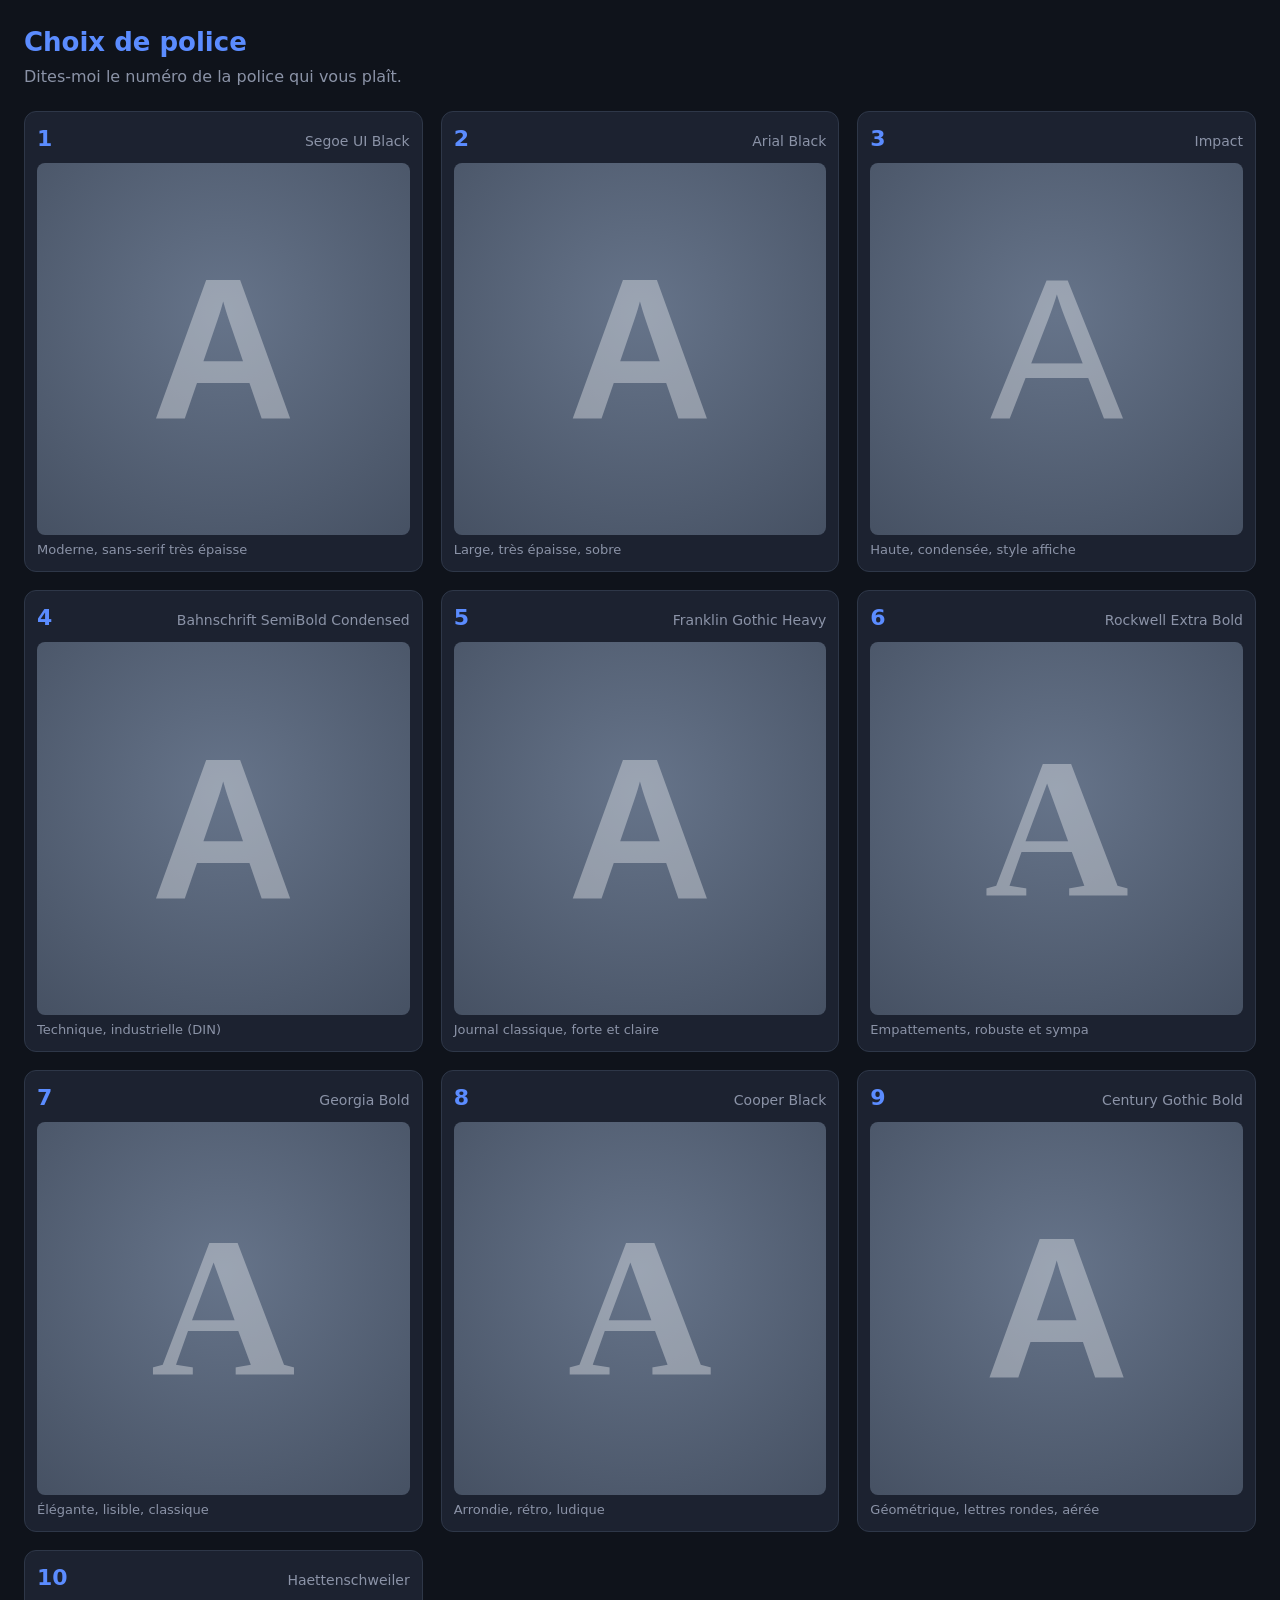
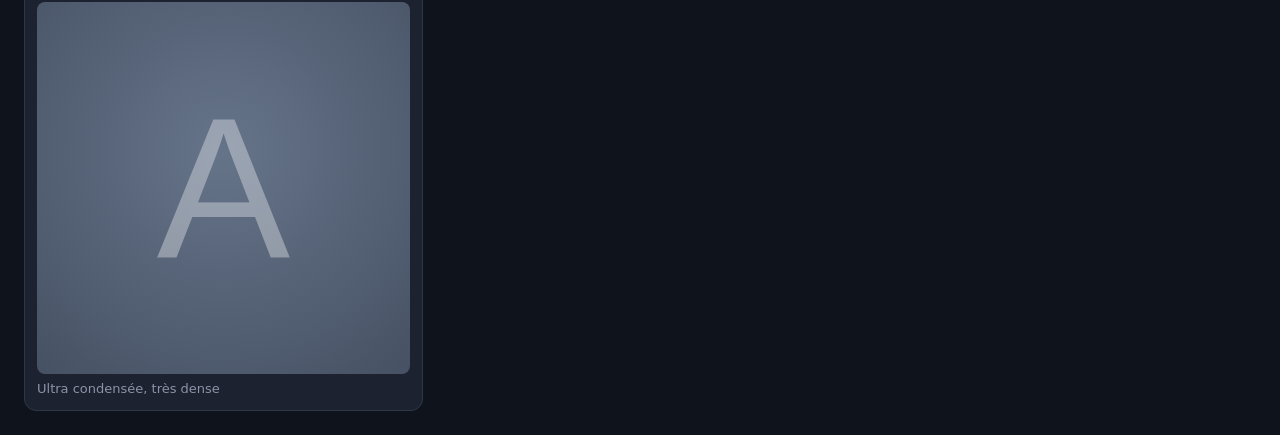
==== fonts.html @ 170cb099 "Add font chooser page with 10 candidate fonts Co-Authored-By: Claude Haiku 5.5 <noreply@anthropic.co" ====
<!DOCTYPE html>
<html lang="fr">
<head>
<meta charset="utf-8">
<meta name="viewport" content="width=device-width, initial-scale=1">
<title>VR4 – Choix de police</title>
<style>
  body {
    margin: 0;
    padding: 24px;
    background: #0f131b;
    color: #e6e9f0;
    font: 16px/1.4 system-ui, -apple-system, "Segoe UI", Roboto, sans-serif;
  }
  h1 { margin: 0 0 6px; font-size: 26px; color: #5b8cff; }
  p.hint { margin: 0 0 22px; color: #8b93a7; }
  .grid {
    display: grid;
    grid-template-columns: repeat(auto-fill, minmax(300px, 1fr));
    gap: 18px;
  }
  .card {
    background: #1c2230;
    border: 1px solid #2e3748;
    border-radius: 12px;
    padding: 12px;
  }
  .card header { display: flex; justify-content: space-between; align-items: baseline; margin-bottom: 8px; }
  .card .num { font-size: 22px; font-weight: 700; color: #5b8cff; }
  .card .name { color: #8b93a7; font-size: 14px; }
  .sample {
    position: relative;
    aspect-ratio: 1;
    border-radius: 8px;
    background: radial-gradient(circle at 50% 40%, #66748a, #465163);
    overflow: hidden;
  }
  .sample .letter {
    position: absolute;
    inset: 0;
    display: grid;
    place-items: center;
    color: rgba(255, 255, 255, .35);
    line-height: 1;
    white-space: nowrap;
  }
  .sample .letter { font-size: 200px; }
  .label { margin-top: 6px; font-size: 13px; color: #8b93a7; }
</style>
</head>
<body>
<h1>Choix de police</h1>
<p class="hint">Dites-moi le numéro de la police qui vous plaît.</p>

<div class="grid">
  <section class="card">
    <header><span class="num">1</span><span class="name">Segoe UI Black</span></header>
    <div class="sample">
      <div class="letter" style="font-family: 'Segoe UI Black', 'Arial Black', sans-serif; font-weight: 900;">A</div>
    </div>
    <div class="label">Moderne, sans-serif très épaisse</div>
  </section>

  <section class="card">
    <header><span class="num">2</span><span class="name">Arial Black</span></header>
    <div class="sample">
      <div class="letter" style="font-family: 'Arial Black', sans-serif; font-weight: 900;">A</div>
    </div>
    <div class="label">Large, très épaisse, sobre</div>
  </section>

  <section class="card">
    <header><span class="num">3</span><span class="name">Impact</span></header>
    <div class="sample">
      <div class="letter" style="font-family: Impact, sans-serif;">A</div>
    </div>
    <div class="label">Haute, condensée, style affiche</div>
  </section>

  <section class="card">
    <header><span class="num">4</span><span class="name">Bahnschrift SemiBold Condensed</span></header>
    <div class="sample">
      <div class="letter" style="font-family: 'Bahnschrift', 'Arial Narrow', sans-serif; font-weight: 600; font-stretch: condensed;">A</div>
    </div>
    <div class="label">Technique, industrielle (DIN)</div>
  </section>

  <section class="card">
    <header><span class="num">5</span><span class="name">Franklin Gothic Heavy</span></header>
    <div class="sample">
      <div class="letter" style="font-family: 'Franklin Gothic Heavy', 'Franklin Gothic', Arial, sans-serif; font-weight: 900;">A</div>
    </div>
    <div class="label">Journal classique, forte et claire</div>
  </section>

  <section class="card">
    <header><span class="num">6</span><span class="name">Rockwell Extra Bold</span></header>
    <div class="sample">
      <div class="letter" style="font-family: 'Rockwell Extra Bold', Rockwell, Georgia, serif; font-weight: 900;">A</div>
    </div>
    <div class="label">Empattements, robuste et sympa</div>
  </section>

  <section class="card">
    <header><span class="num">7</span><span class="name">Georgia Bold</span></header>
    <div class="sample">
      <div class="letter" style="font-family: Georgia, serif; font-weight: 700;">A</div>
    </div>
    <div class="label">Élégante, lisible, classique</div>
  </section>

  <section class="card">
    <header><span class="num">8</span><span class="name">Cooper Black</span></header>
    <div class="sample">
      <div class="letter" style="font-family: 'Cooper Black', 'Cooper Std', Georgia, serif; font-weight: 900;">A</div>
    </div>
    <div class="label">Arrondie, rétro, ludique</div>
  </section>

  <section class="card">
    <header><span class="num">9</span><span class="name">Century Gothic Bold</span></header>
    <div class="sample">
      <div class="letter" style="font-family: 'Century Gothic', 'Segoe UI', sans-serif; font-weight: 700;">A</div>
    </div>
    <div class="label">Géométrique, lettres rondes, aérée</div>
  </section>

  <section class="card">
    <header><span class="num">10</span><span class="name">Haettenschweiler</span></header>
    <div class="sample">
      <div class="letter" style="font-family: 'Haettenschweiler', Impact, sans-serif;">A</div>
    </div>
    <div class="label">Ultra condensée, très dense</div>
  </section>
</div>
</body>
</html>
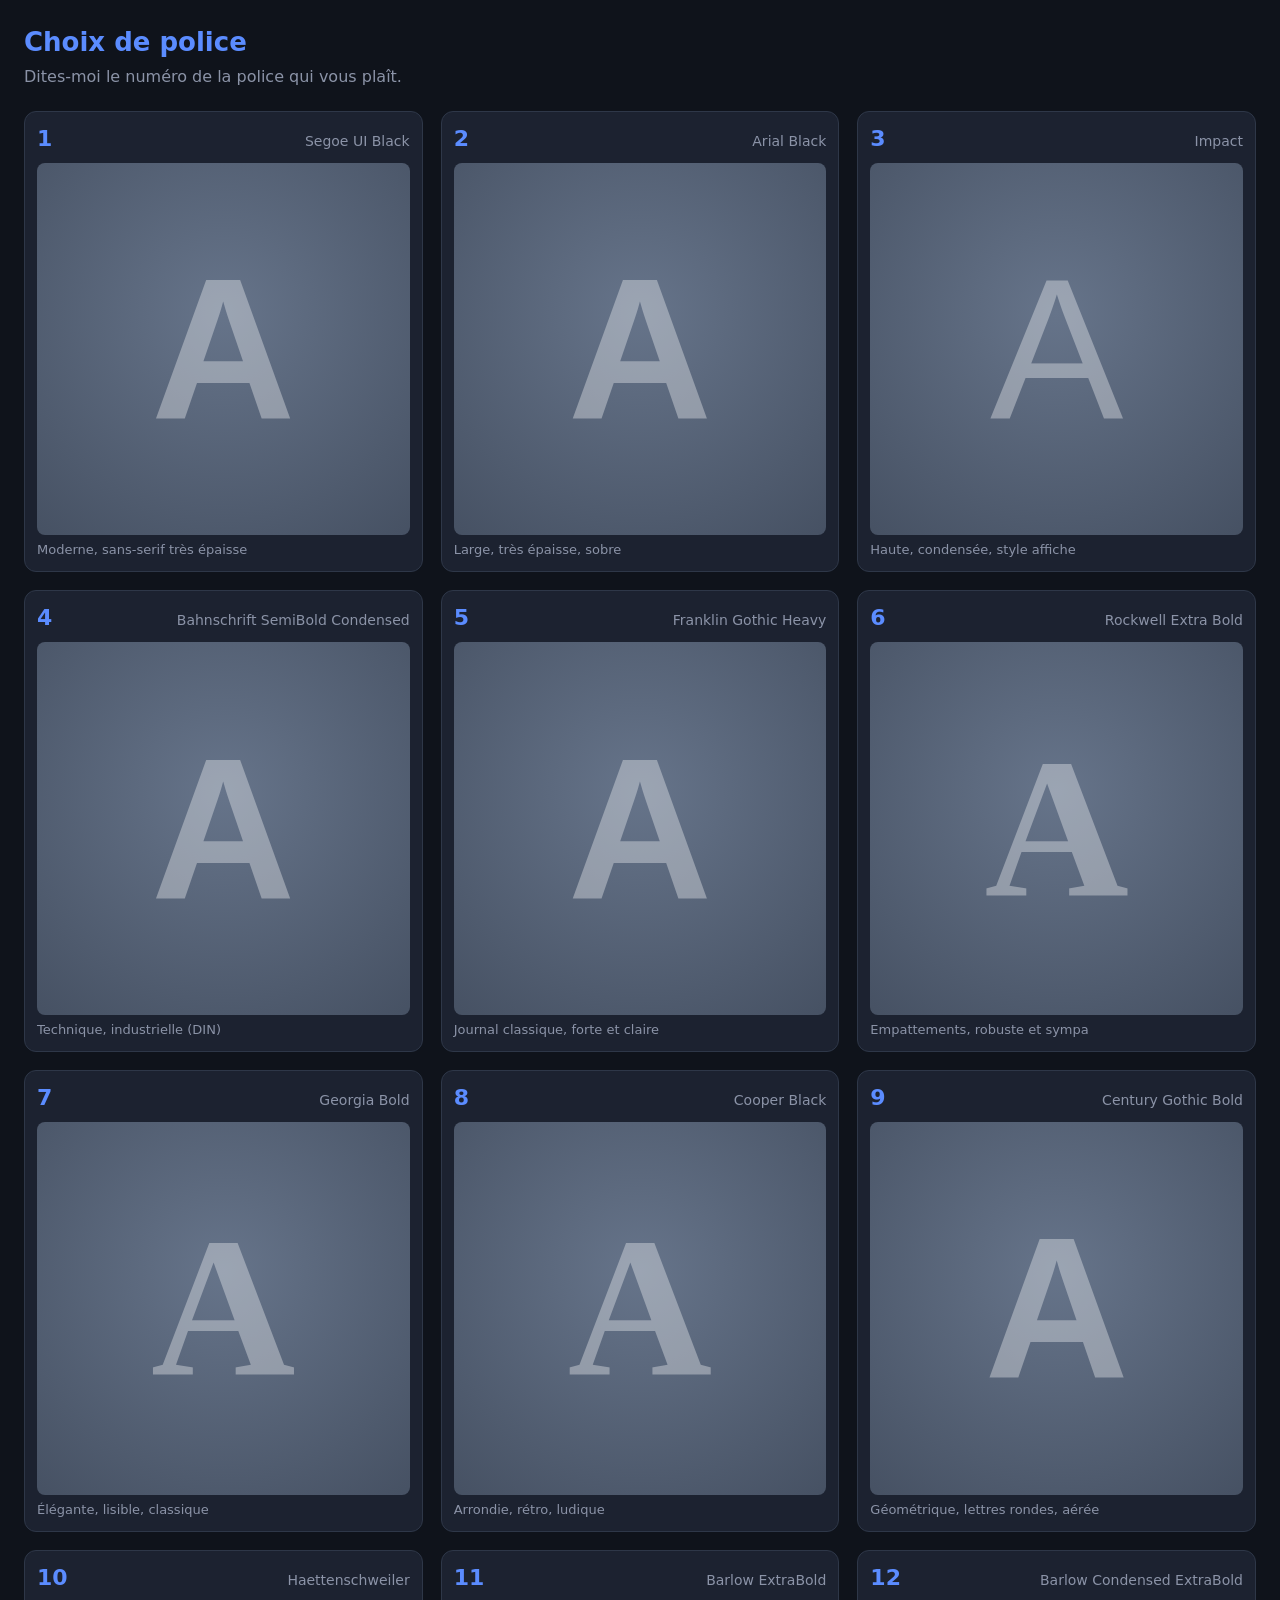
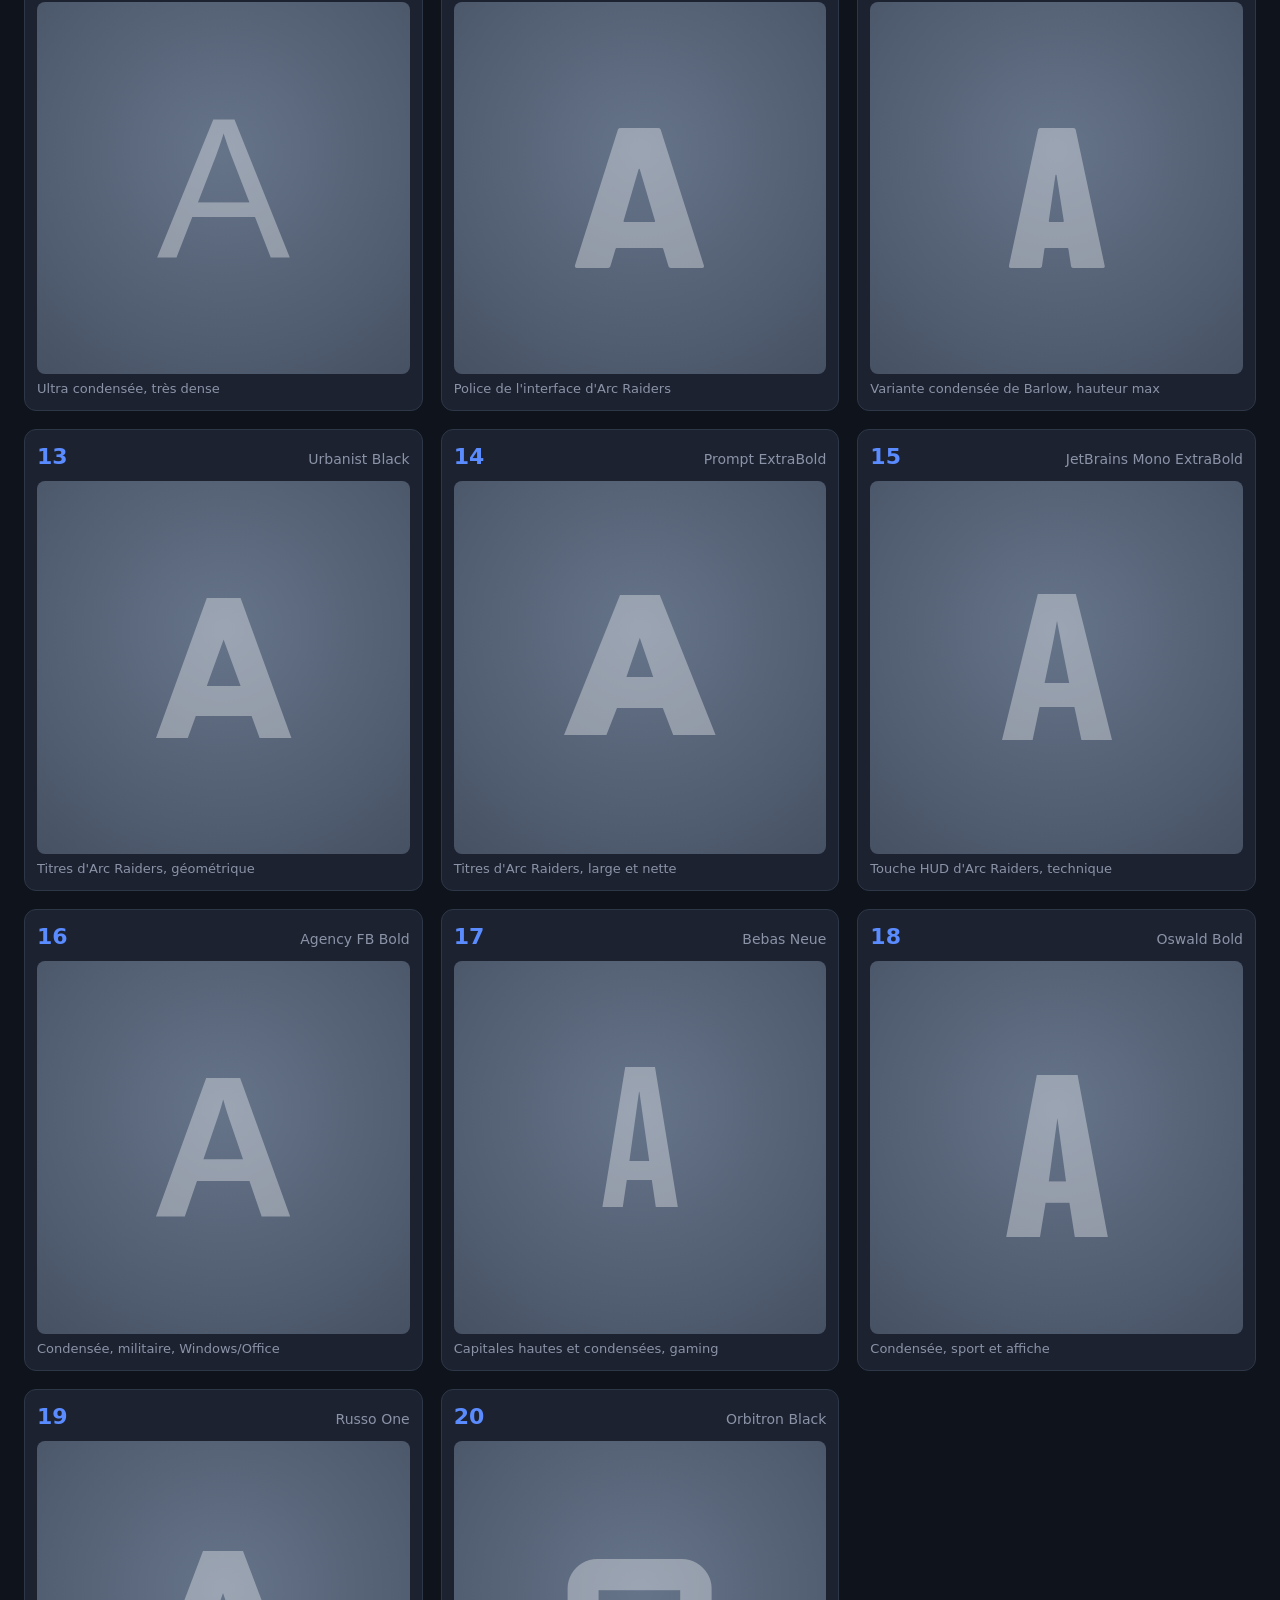
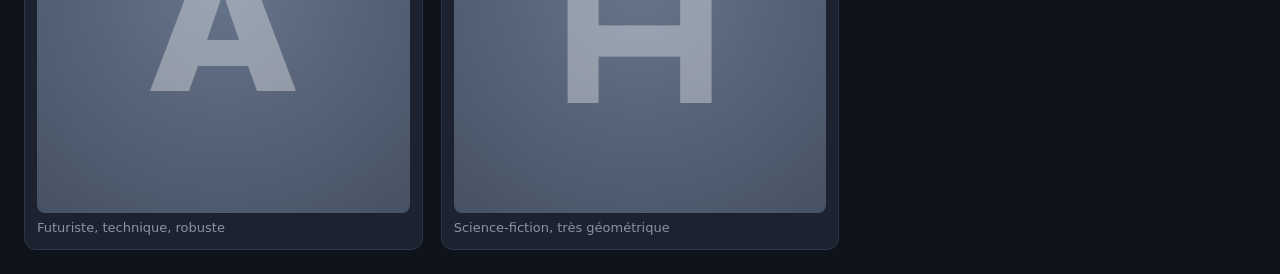
==== commit e98a5d8d: "Add 10 more font options (11-20), including Arc Raiders fonts Co-Authored-By: Claude Haiku 5.5 <nore" ====
--- a/fonts.html
+++ b/fonts.html
@@ -4,6 +4,9 @@
 <meta charset="utf-8">
 <meta name="viewport" content="width=device-width, initial-scale=1">
 <title>VR4 – Choix de police</title>
+<link rel="preconnect" href="https://fonts.googleapis.com">
+<link rel="preconnect" href="https://fonts.gstatic.com" crossorigin>
+<link href="https://fonts.googleapis.com/css2?family=Barlow:wght@800;900&family=Barlow+Condensed:wght@800;900&family=Urbanist:wght@900&family=Prompt:wght@800&family=JetBrains+Mono:wght@800&family=Bebas+Neue&family=Oswald:wght@700&family=Russo+One&family=Orbitron:wght@900&display=swap" rel="stylesheet">
 <style>
   body {
     margin: 0;
@@ -132,6 +135,86 @@
     </div>
     <div class="label">Ultra condensée, très dense</div>
   </section>
+
+  <section class="card">
+    <header><span class="num">11</span><span class="name">Barlow ExtraBold</span></header>
+    <div class="sample">
+      <div class="letter" style="font-family: 'Barlow', sans-serif; font-weight: 800;">A</div>
+    </div>
+    <div class="label">Police de l'interface d'Arc Raiders</div>
+  </section>
+
+  <section class="card">
+    <header><span class="num">12</span><span class="name">Barlow Condensed ExtraBold</span></header>
+    <div class="sample">
+      <div class="letter" style="font-family: 'Barlow Condensed', sans-serif; font-weight: 800;">A</div>
+    </div>
+    <div class="label">Variante condensée de Barlow, hauteur max</div>
+  </section>
+
+  <section class="card">
+    <header><span class="num">13</span><span class="name">Urbanist Black</span></header>
+    <div class="sample">
+      <div class="letter" style="font-family: 'Urbanist', sans-serif; font-weight: 900;">A</div>
+    </div>
+    <div class="label">Titres d'Arc Raiders, géométrique</div>
+  </section>
+
+  <section class="card">
+    <header><span class="num">14</span><span class="name">Prompt ExtraBold</span></header>
+    <div class="sample">
+      <div class="letter" style="font-family: 'Prompt', sans-serif; font-weight: 800;">A</div>
+    </div>
+    <div class="label">Titres d'Arc Raiders, large et nette</div>
+  </section>
+
+  <section class="card">
+    <header><span class="num">15</span><span class="name">JetBrains Mono ExtraBold</span></header>
+    <div class="sample">
+      <div class="letter" style="font-family: 'JetBrains Mono', monospace; font-weight: 800;">A</div>
+    </div>
+    <div class="label">Touche HUD d'Arc Raiders, technique</div>
+  </section>
+
+  <section class="card">
+    <header><span class="num">16</span><span class="name">Agency FB Bold</span></header>
+    <div class="sample">
+      <div class="letter" style="font-family: 'Agency FB', 'Bahnschrift', sans-serif; font-weight: 700;">A</div>
+    </div>
+    <div class="label">Condensée, militaire, Windows/Office</div>
+  </section>
+
+  <section class="card">
+    <header><span class="num">17</span><span class="name">Bebas Neue</span></header>
+    <div class="sample">
+      <div class="letter" style="font-family: 'Bebas Neue', sans-serif;">A</div>
+    </div>
+    <div class="label">Capitales hautes et condensées, gaming</div>
+  </section>
+
+  <section class="card">
+    <header><span class="num">18</span><span class="name">Oswald Bold</span></header>
+    <div class="sample">
+      <div class="letter" style="font-family: 'Oswald', sans-serif; font-weight: 700;">A</div>
+    </div>
+    <div class="label">Condensée, sport et affiche</div>
+  </section>
+
+  <section class="card">
+    <header><span class="num">19</span><span class="name">Russo One</span></header>
+    <div class="sample">
+      <div class="letter" style="font-family: 'Russo One', sans-serif;">A</div>
+    </div>
+    <div class="label">Futuriste, technique, robuste</div>
+  </section>
+
+  <section class="card">
+    <header><span class="num">20</span><span class="name">Orbitron Black</span></header>
+    <div class="sample">
+      <div class="letter" style="font-family: 'Orbitron', sans-serif; font-weight: 900;">A</div>
+    </div>
+    <div class="label">Science-fiction, très géométrique</div>
+  </section>
 </div>
 </body>
 </html>
